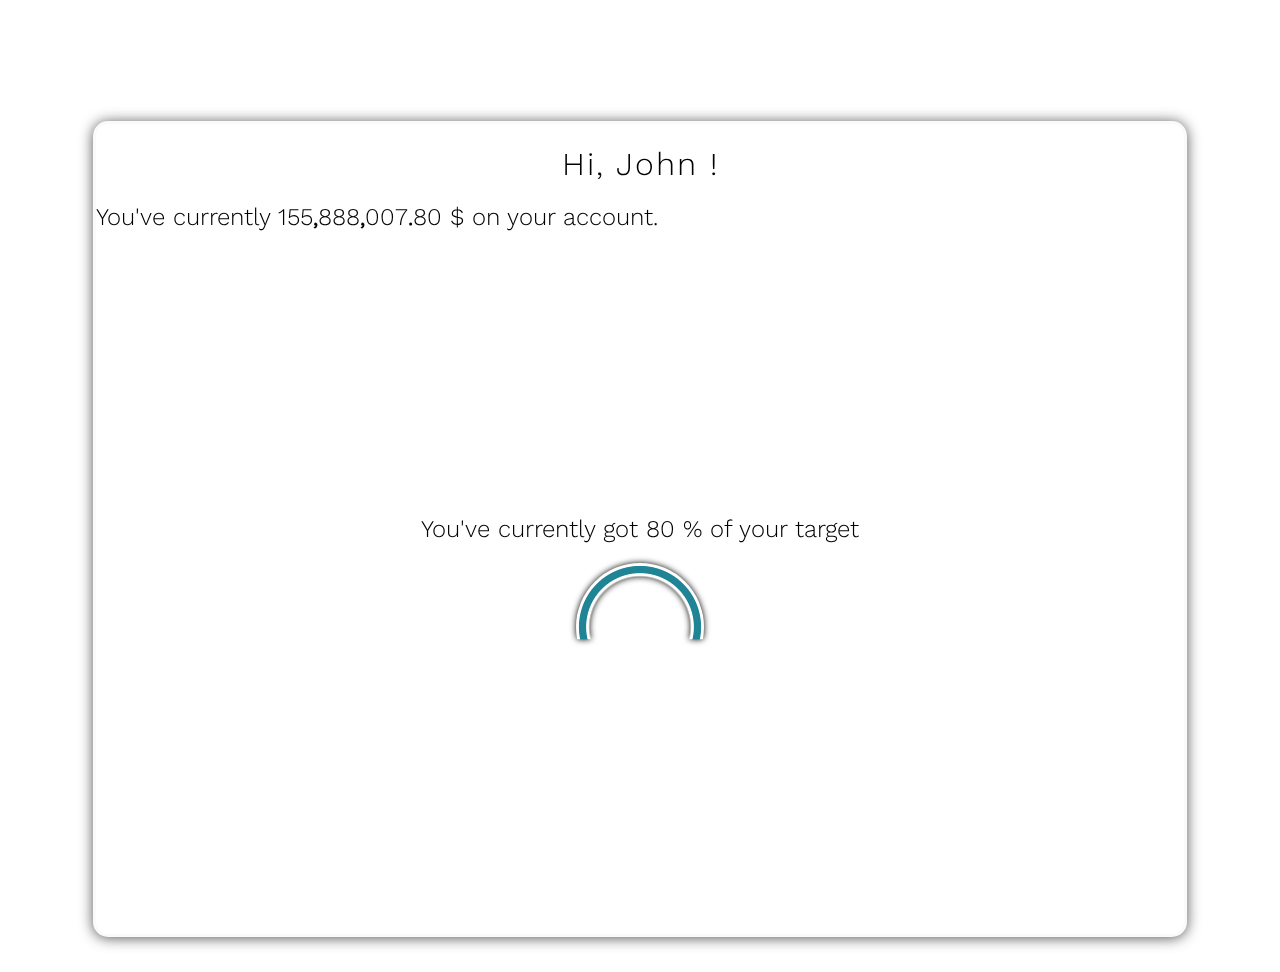
==== index.html @ 81839e86 "Initial commit" ====
<!DOCTYPE html>
<html>
<head>
	<meta charset="utf-8">
	<meta name="viewport" content="width=device-width, initial-scale=1">
	<title>Bankamaticks - Your online portal</title>

	<link rel="stylesheet" type="text/css" href="style.css">

</head>
<body>


	<header id="head">
		
	</header>


	<main id="app">
		
		<h1 id="welcoming">
				Hi, 
			<span id="welcoming-name">
				John
			</span>! 
		</h1>
		<h2 id="state">
			You've currently
			<span id="welcoming-money">
				155<span class="bolder">,</span>888<span class="bolder">,</span>007<span class="bolder">.</span>80
			</span>
			<span id="welcoming-currency">
				$
			</span>
			on your account.
		</h2>


		<section id="target">
			
			<h2>You've currently got <span>80</span> % of your target</h2>

			<div class="counting-box">			
				<div class="counting">
					<div class="counter"></div>
				
			</div>

			</div>


		</section>



	</main>


	<footer id="foot">
		
	</footer>


</body>
</html>
---- style.css ----
@font-face{
	font-family: "worksans";
	src: url("worksans.ttf");
}

@font-face{
	font-family: "novasans";
	src: url("novasans.ttf");
}





:root{
}

html{
}


*{
/*	transition: unset !important;*/
}



body{

	margin: 0;
	min-height: 100vh;
	display: flex;
	flex-direction: column;
	justify-content: center;
	align-content: center;
	padding-top: 8vh;


}



*{
	font-weight: 100;
	font-family: "worksans",system-ui,sans-serif;
}

img{
	width: auto;
}

#welcoming{
	text-align: center;
}


#welcoming{
	letter-spacing: 2px;
	margin-bottom: 0px;
}



header {
	display: flex;
	flex-direction: row;
	align-items: center;
	justify-content: space-between;
}

header nav{
	display: flex;

}


#app{

	margin: auto;
	display: flex;
	flex-direction: column;
/*	justify-content: center;align-items: center;*/
	max-width: 1200px;
	width: 85%;
/*	min-height: 60vh;*/
/*	padding: 12vh 1vh;*/
	border-radius: 15px;
	border: 3px solid #fafafa;
	background-color: white;
/*	background-color: rgba(250, 250, 250, .45);*/
/*	background: linear-gradient( to bottom right, rgba(0, 250, 250, .25)  , rgba(50, 250, 250, .25) , rgba(100, 220, 220, .25) 80% , rgba(0, 220, 220, .35) , rgba(100, 220, 220, .25) );*/

	box-shadow: 0px 1px 14px #555;

	backdrop-filter: blur(7px);

/*	cursor: pointer;*/
/*	transition: .5s box-shadow;*/
	min-height: 90vh;
}


#app:hover{
/*	transition: .5s box-shadow;*/
/*	box-shadow: 1px 3px 24px #555;*/
}



#target {
	margin: auto;

}


.counting-box{
	filter: drop-shadow(0px 0px 3px black);
	margin: auto;
}





.counting{
	
	width: 8rem;
	height: 8rem;
	margin: auto;
	cursor: pointer;

	position: relative;
	border-radius: 50%;
	background: radial-gradient(transparent 55%,white 57%,white 59%,#1f8495 60%,#1f8495 67%,white,white 69%);
	clip-path: polygon(-200% 0%,300% 0%,300% 60%,-200% 60%);
}






.bolder{
	font-weight: 800;
}


header{
	padding: 7px 6px;
}




#header-link a{
	position: relative;
	display: inline-block;
	transition: .5s transform;

}


#header-link a::after{
	content: "";position: absolute;
	display: inline-block;
	background-color: #848484;
	width: 40%;height: 3px;border-radius: 2px;
	top: 108%;text-align: center;
	left: 40%;opacity: 0;transform: translateY(100%);
	transition: .5s opacity,.5s transform;
}
#header-link a:hover::after{
	
	opacity: 1;transform: translateY(0%);
	transition: .5s opacity,.5s transform;
}

#header-link a:active{
	transform: translateX(4px);
	transition: .5s transform;
}

#header-link a:active:hover::after{
	
	opacity: 0;
	transition: .5s opacity,.5s transform;
}



#header-link a{
	text-decoration: none;
	vertical-align: middle;
	color: #222;
	font-weight: 800;

}

#header-link:hover{
	border-color: #666;
}

#header-link img{
	height: 1.2rem;
	vertical-align: bottom;
}


header nav *{
	font-size: 1.03rem;
}


header nav div{
	border: 0;
	border-radius: 6px;overflow: hidden;
	display: flex;flex-direction: row;
	align-items: center;
	margin: 5px 8px;
	
	
}







header nav #search-box{
	background: white;
	border: 3px solid #5269f8;padding: 1px 8px;

}

.icon{
	align-self: center;height: 1rem;width: auto;
}

.icon img{
	display: inline-block;width: auto;
	height: 100%;width: auto;

}




#search-box input{
	appearance: none;
	border: 0;
	
}

#search-box input:focus{
	outline: 0;
}


.button-box button{
	color: white;
	background-color: #5269f8;
	appearance: none;
	border: 0;
	cursor: pointer;
	border-radius: 6px;overflow: hidden;
	padding: 9px 11px;

}

.button-box button:active{
	transform: translateY(2px);
	box-shadow: 0px 1px #777;
}


section{
	padding: 5%;
	background-color: white;
}


#main-data{
	margin:auto
	width: 90%;
}


.account-title {
	color: #333;
	letter-spacing: 2px;
	margin: 0;
	font-family: "novasans";
	font-size: 1.2rem;
	margin-bottom: 20px;
}



#account-cents{
	font-size: 1rem;
	font-family: "worksans";

	font-weight: 800;
}

.account-amount,#account-currency{
	font-size: 2.4rem;
	font-family: "worksans";
	letter-spacing: 2px;
	font-weight: 800;
	color: #5269f8;
	margin: 0;
}

#main-data nav{
	margin-top: 5vh;
	display: flex;
	flex-direction: row;
	justify-content: center;
	align-items: center;
	width: 100%;
}


#main-data .info-box{
	width: 14rem;
	height: 4.5rem;
	box-shadow: 0px 1px 2px #777;
	margin: 2vw;
	margin: 2vmin;
	border-radius: 7px;
	background-color: rgba(220,255,255,.7);
	display: flex;
	flex-direction: row;
	align-items: center;
	justify-content: space-around;
	border: 3px solid #5269f8;
	background-color: rgba(250,255,250,.7);
}




.info-content{
	display: flex;
	flex-direction: column;
	align-items: flex-end;
}

.info-percent{
	color: #5269f8;
	font-weight: 800;
}


#main-data div h2,#main-data div p{
	margin: 0;margin-left: 5px;
}

div .account-title{
	font-size: 1.05rem;
}



.account-amount.info-amount{
	font-size: 1.2rem;
}

.data-page{
	position: relative;

	width: 75%;
	min-height: 200px;

	margin: auto;margin-bottom: 40px;
	border-radius: 1px;border-top-left-radius: 20px;
	box-shadow: 0px 0px 4px #999,120px 120px 0px -110px white,-120px -120px 0px -110px white,-4px -4px #5269f8, 4px 4px #f85269, 0px 0px 4px #999;
}



.data-page h2{
	font-weight: 800;
	font-size: 1.1rem;
	color: #080807;
	letter-spacing: 1px;
	display: inline-block;
	position: relative;
}


.title-part{
	cursor: pointer;
}



.aftertitle::after{

	content: "";position: absolute;
	display: inline-block;
	background-color: #848484;
	width: 100%;height: 2px;border-radius: 2px;
	top: 108%;text-align: center;
	left: 0%;
	transform-origin: left;
	transform: scaleX(.6);
	transition: .5s transform;
}

.aftertitle:hover::after{
transform: scaleX(1.0001);height: 2px;
}

.aftertitle-description{
	text-align: center;
	color: #555;
	font-size: .9rem;
	margin: 2px;
	cursor: pointer;
}



#transactions-list{
	width: 100%;
	max-width: 700px;
	margin: auto;

}

.tr-value,.tr-name{
	font-weight: 800;
	
}

.tr-positive{
	color: #129312;
}

td p{
	padding: 0;
}




.tr-value p{
	font-weight: 800;
	font-size: 1.24rem;
	letter-spacing: 2px;
}

.tr-value span{
	font-size: 50%;
}


.tr-state p{
	font-family: "novasans";
	letter-spacing: 1px;
	border-radius: 4px;
	padding: 4px 10px;
	background-color: #5269f8;
	text-align: center;
	color: #fefefe;
	font-size: 1.08rem;
}

.tr-state.tr-nonvalid p{
	background-color: #f85269;
}

.tr-state.tr-valid p{
	background-color: #00b500;
}

.color-red{
	font-weight: 900;
	color: #be1616;
	display: inline-block;
}

tr span.color-red{
	
	font-size: 1.5rem !important;
}

td{
	padding-right: 16px;
}

tr td:last-child{padding-right: 0;}


.spacing{
	width: 2%;

}




#contacts-data{
	border-top-left-radius: 1px;
	border-bottom-right-radius: 20px;
}






#contacts-list{
	list-style-type: none;
	padding: 0;
}


.contact{
	margin: 6px 2px;
	display: flex;
	flex-direction: row;
	align-items: center;
	border-radius: 10px;

}




.contact-image-box{
	overflow: hidden;
	display: flex;flex-direction: row;justify-content: center;align-items: center;
	border-radius: 50%;
	width: 1.8rem;height: 1.8rem;
	border: 2px solid white;
	box-shadow: 0px 1px 2px #555;
	margin: 1px 8px;
	background-image: url("icons/contact.webp");
	background-size: 50%;background-position: center;
	background-repeat: no-repeat;
	background-color: #5269f8;
}



.contact-image-box img{
	width: 100%;
	height: auto;

}

.contact:hover{
	box-shadow: 0px 0px 4px #555;
}


.contact nav{
	opacity: .8;
	filter: opacity(20%);
	pointer-events: none;
	margin-left: auto;
	padding: 1px 8px;
}


.contact:hover nav{
	opacity: 1;
	filter: opacity(100%);
	pointer-events: all;
}


.contact nav button:first-child{
	background-color: #f85269;
}





#cards-data{
	border-radius: 1px;border-bottom-left-radius: 20px;
}

#cards-list{
	list-style-type: none;
	padding: 0;
	display: flex;
	flex-wrap: wrap;
	justify-content: center;
}



.card{
	position: relative;
	cursor: pointer;
	margin: 8px;
	width: 14rem;
	transition: .3s transform;
	transform: scale(1.0)  rotateY(0deg);
	z-index: 1;
	display: flex;flex-direction: row;
	align-items: center;
	filter: drop-shadow(0px 0px 2px #888);
}

.card:hover{
	transition: .3s transform;
	transform: scale(1.1);
	z-index: 2;

}

.card img{

	width: 100%;
	height: auto;
}

.card-spacing{
	position: absolute;
	
	margin: auto;
	top: 12%;left: 16.6%;
	height: 14%;
	background-color: white;
	width: 39%;text-align: center;

	border-radius: 14%/50%;
}

.card-description{
	color: white;
	display: inline-block;
	border-radius: 10px;
	font-family: "novasans";
}


.card .card-spacing{
	filter: opacity(0%);
	transition: .5s filter;
}

.card:hover .card-spacing{
	filter: opacity(100%);
	transition: .5s filter;
}



.card-description h1{
	color: black;
	font-size: .8rem;
	font-family: "worksans";
	letter-spacing: 2px;
	font-weight: 800;
	margin: 0;
}
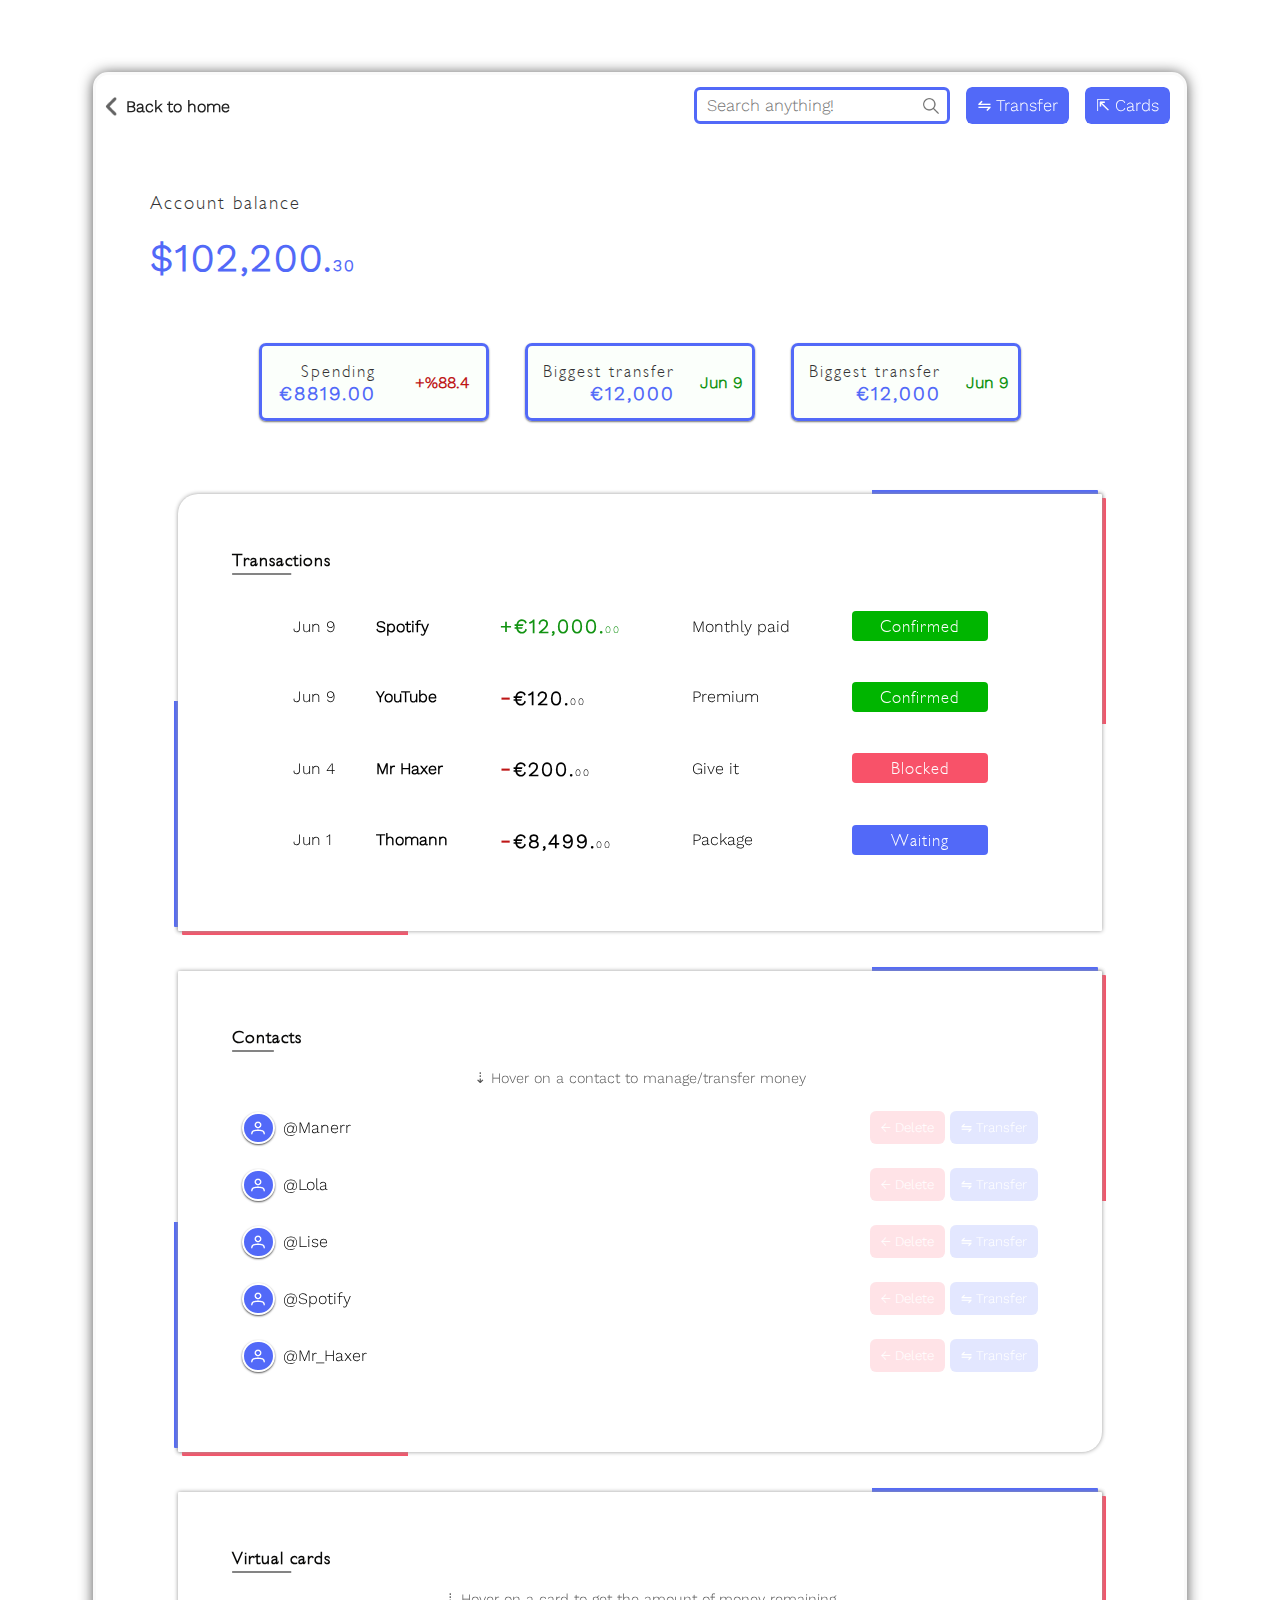
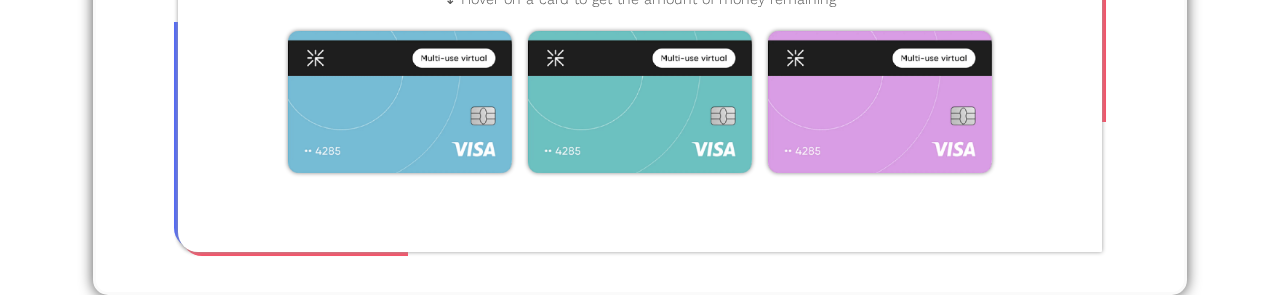
==== commit 9bd7bbb3: "Initial release - renamed v1 to index.html woops" ====
--- a/index.html
+++ b/index.html
@@ -11,55 +11,280 @@
 <body>
 
 
-	<header id="head">
-		
-	</header>
+	
 
 
 	<main id="app">
 		
-		<h1 id="welcoming">
-				Hi, 
-			<span id="welcoming-name">
-				John
-			</span>! 
-		</h1>
-		<h2 id="state">
-			You've currently
-			<span id="welcoming-money">
-				155<span class="bolder">,</span>888<span class="bolder">,</span>007<span class="bolder">.</span>80
-			</span>
-			<span id="welcoming-currency">
-				$
-			</span>
-			on your account.
-		</h2>
-
-
-		<section id="target">
+		
+		<header>
+
+			<div id="header-link">
+				<a href="javascfipt:void(0)"><span class="icon" id="getback"><img src="icons/backward.webp" /></span> Back to home</a>
+			</div>
+
+
+
+			<nav>
+				<div id="search-box">				
+					<input type="text" name="search" placeholder="Search anything!" >
+					<span class="icon"><img src="icons/search.webp" /></span>
+				</div>
+				<div id="transfer-box" class="button-box">
+					<button id="tranfer-box-button">
+						⇋ Transfer
+					</button>
+				</div>
+				<div id="cardbutton-box" class="button-box">
+					<button id="cardbutton-box-button">
+						⇱ Cards
+					</button>
+				</div>
+			</nav>
+		</header>
+
+	<section id="main-data" >
+		
+		<h2 class="account-title">Account balance</h2>
+		<h1 class="account-amount"><span id="account-currency">$</span>102,200.<span id="account-cents">30</span></h1>
+
+		<nav id="main-info">
 			
-			<h2>You've currently got <span>80</span> % of your target</h2>
-
-			<div class="counting-box">			
-				<div class="counting">
-					<div class="counter"></div>
+			<div class="info-box">
+				<div class="info-content">
+					<h2 class="account-title">Spending</h2>
+					<h1 class="account-amount info-amount">€8819.00</h1>
+				</div>
+				<p class="info-percent color-red">
+					+%88.4
+				</p>
+			</div>
+			<div class="info-box">
+				<div class="info-content">
+					<h2 class="account-title">Biggest transfer</h2>
+					<h1 class="account-amount info-amount">€12,000</h1>
+				</div>
+				<p class="info-percent tr-positive">
+					Jun 9
+				</p>
+			</div>
+			<div class="info-box">
+				<div class="info-content">
+					<h2 class="account-title">Biggest transfer</h2>
+					<h1 class="account-amount info-amount">€12,000</h1>
+				</div>
+				<p class="info-percent tr-positive">
+					Jun 9
+				</p>
+			</div>
+
+		</nav>
+
+
+
+	</section>
+
+
+	<section id="transactions-data" class="data-page">
+		
+		<h2 class="account-title aftertitle">Transactions</h2>
+
+		<table id="transactions-list">
+			<tbody>
 				
-			</div>
-
-			</div>
-
-
-		</section>
-
-
-
+				<tr>
+					<td class="tr-date">Jun 9</td>
+					<td class="tr-name">Spotify</td>
+					<td class="tr-positive tr-value"> <p> +€12,000.<span>00</span>  </p> </td>
+					<td class="tr-title">Monthly paid</td>
+					<td class="tr-state tr-valid"> <p>Confirmed</p> </td>
+				</tr>
+				<tr>
+					<td class="tr-date">Jun 9</td>
+					<td class="tr-name">YouTube</td>
+					<td class="tr-negative tr-value"> <p> <span class="color-red">-</span>€120.<span>00</span>  </td>
+					<td class="tr-title">Premium</td>
+					<td class="tr-state tr-valid"> <p>Confirmed</p> </td>
+				</tr>
+				<tr>
+					<td class="tr-date">Jun 4</td>
+					<td class="tr-name">Mr Haxer</td>
+					<td class="tr-negative tr-value"> <p> <span class="color-red">-</span>€200.<span>00</span>  </td>
+					<td class="tr-title">Give it</td>
+					<td class="tr-state tr-nonvalid"> <p>Blocked</p> </td>
+				</tr>
+				<tr>
+					<td class="tr-date">Jun 1</td>
+					<td class="tr-name">Thomann</td>
+					<td class="tr-negative tr-value"> <p> <span class="color-red">-</span>€8,499.<span>00</span>  </td>
+					<td class="tr-title">Package</td>
+					<td class="tr-state tr-negative tr-wait"> <p>Waiting</p> </td>
+				</tr>
+
+
+			</tbody>			
+		</table>
+	</section>
+
+
+	<section id="contacts-data" class="data-page">
+		
+		<h2 class="account-title aftertitle">Contacts</h2>
+
+		<h4 class="aftertitle-description">⇣ Hover on a contact to manage/transfer money</h4>
+
+
+		<ul id="contacts-list">
+			
+			<li class="contact">
+				<div class="contact-image-box"></div> 
+				<p>@Manerr</p> 
+				<nav> 
+					<div class="button-box">
+							<button class="delete-contact-button">
+								← Delete
+							</button>
+							<button class="transfer-contact-button">
+								⇋ Transfer
+							</button>
+					</div> 
+				</nav> 
+			</li>
+			
+			<li class="contact"> 
+				<div class="contact-image-box"></div> 
+				<p>@Lola</p> 
+							<nav> 
+					<div class="button-box">
+							<button class="delete-contact-button">
+								← Delete
+							</button>
+							<button class="transfer-contact-button">
+								⇋ Transfer
+							</button>
+					</div> 
+				</nav> 
+			</li>
+			<li class="contact"> 
+				<div class="contact-image-box"></div> 
+				<p>@Lise</p> 
+							<nav> 
+					<div class="button-box">
+							<button class="delete-contact-button">
+								← Delete
+							</button>
+							<button class="transfer-contact-button">
+								⇋ Transfer
+							</button>
+					</div> 
+				</nav> 
+			</li>
+			<li class="contact"> 
+				<div class="contact-image-box"></div> 
+				<p>@Spotify</p> 
+							<nav> 
+					<div class="button-box">
+							<button class="delete-contact-button">
+								← Delete
+							</button>
+							<button class="transfer-contact-button">
+								⇋ Transfer
+							</button>
+					</div> 
+				</nav> 
+			</li>
+			<li class="contact"> 
+				<div class="contact-image-box"></div>
+				<p>@Mr_Haxer</p> 
+							<nav> 
+					<div class="button-box">
+							<button class="delete-contact-button">
+								← Delete
+							</button>
+							<button class="transfer-contact-button">
+								⇋ Transfer
+							</button>
+					</div> 
+				</nav> 
+			</li>
+		</ul>
+
+
+
+	</section>
+
+	<section id="cards-data" class="data-page">
+		
+		<h2 class="account-title aftertitle">Virtual cards</h2>
+
+		<h4 class="aftertitle-description">⇣ Hover on a card to get the amount of money remaining</h4>
+
+
+		<div class="spacing"></div>
+
+
+		<ul id="cards-list">
+
+		<li class="card">
+			<img src="icons/card.webp"/>
+			<div class="card-spacing">
+				<div class="card-description">
+					<h1>€777</h1>
+					
+				</div>
+			</div>
+		</li>
+
+
+		<li class="card">
+			<img src="icons/card.webp"/>
+			<div class="card-spacing">
+				<div class="card-description">
+					<h1>$1,500</h1>
+					
+				</div>
+			</div>
+		</li>
+
+		<li class="card">
+			<img src="icons/card.webp"/>
+			<div class="card-spacing">
+				<div class="card-description">
+					<h1>$4,401</h1>
+					
+				</div>
+			</div>
+		</li>
+
+		</ul>
+
+
+	</section>
+		
 	</main>
 
 
-	<footer id="foot">
-		
-	</footer>
-
+	
+<script type="text/javascript" defer="defer">
+	
+
+		let cards = document.querySelectorAll(".card img");
+		let cardsDescription = document.querySelectorAll(".card-description");
+
+
+		for (var i = cards.length - 1; i >= 0; i--) {
+
+			let color = Math.floor(Math.random()*360);
+
+			cards[i].style.filter = "hue-rotate(" + (color) + "deg)";
+			// cardsDescription[i].style.filter = "hue-rotate(" + (color) + "deg)";
+
+
+		}
+
+</script>
 
 </body>
+
+
 </html>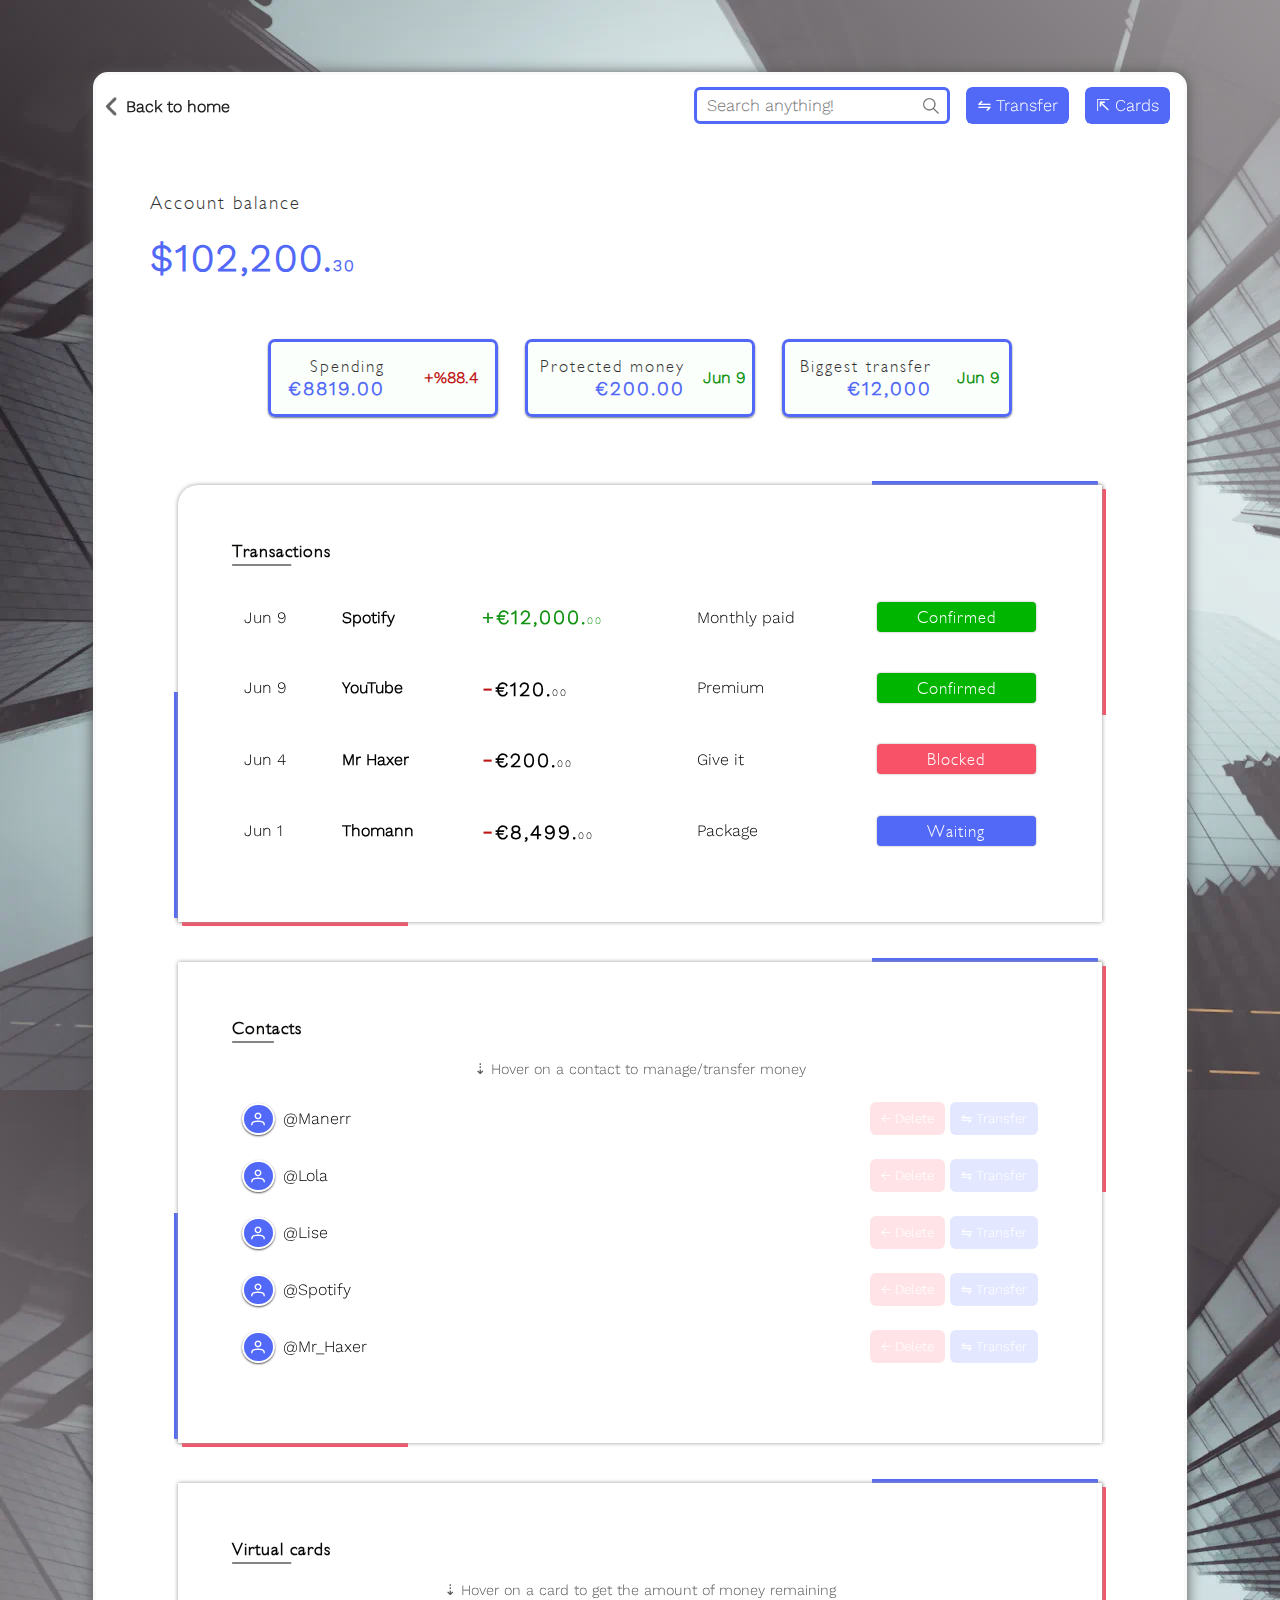
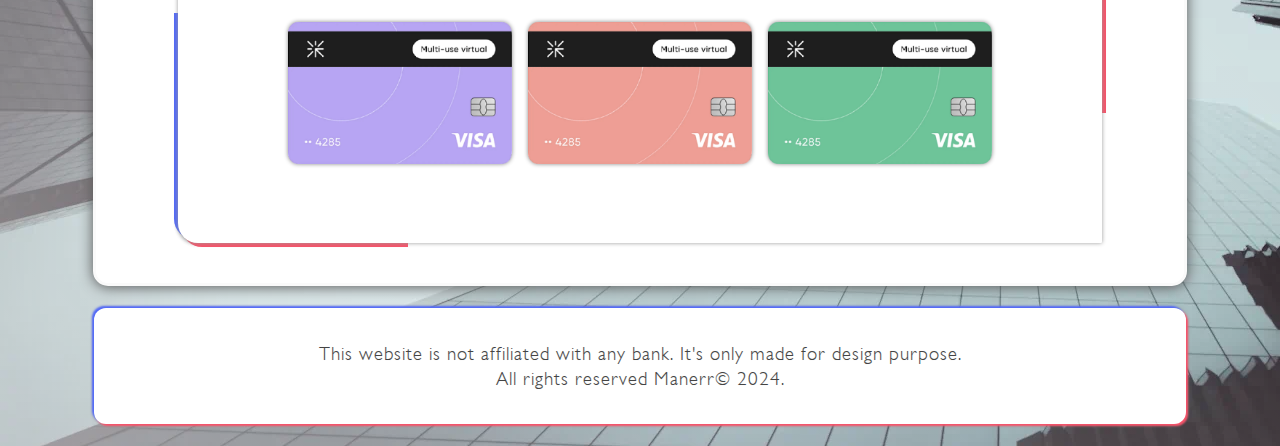
==== commit e968bc5c: "Style and parts updates" ====
--- a/index.html
+++ b/index.html
@@ -61,8 +61,8 @@
 			</div>
 			<div class="info-box">
 				<div class="info-content">
-					<h2 class="account-title">Biggest transfer</h2>
-					<h1 class="account-amount info-amount">€12,000</h1>
+					<h2 class="account-title">Protected money</h2>
+					<h1 class="account-amount info-amount">€200.00</h1>
 				</div>
 				<p class="info-percent tr-positive">
 					Jun 9
@@ -263,6 +263,14 @@
 		
 	</main>
 
+	<footer>
+		
+		<p>
+			This website is not affiliated with any bank. It's only made for design purpose.<br>
+			All rights reserved Manerr&copy; 2024.
+		</p>
+
+	</footer>
 
 	
 <script type="text/javascript" defer="defer">
--- a/style.css
+++ b/style.css
@@ -7,7 +7,6 @@
 	font-family: "novasans";
 	src: url("novasans.ttf");
 }
-
 
 
 
@@ -35,6 +34,7 @@
 	align-content: center;
 	padding-top: 8vh;
 
+	background: linear-gradient(45deg,rgba(255,255,255,.5),transparent,rgba(255,255,255,.5)) , url("icons/bg2.webp");
 
 }
 
@@ -89,7 +89,6 @@
 	background-color: white;
 /*	background-color: rgba(250, 250, 250, .45);*/
 /*	background: linear-gradient( to bottom right, rgba(0, 250, 250, .25)  , rgba(50, 250, 250, .25) , rgba(100, 220, 220, .25) 80% , rgba(0, 220, 220, .35) , rgba(100, 220, 220, .25) );*/
-
 	box-shadow: 0px 1px 14px #555;
 
 	backdrop-filter: blur(7px);
@@ -158,6 +157,7 @@
 	transition: .5s transform;
 
 }
+
 
 
 #header-link a::after{
@@ -281,7 +281,7 @@
 
 
 #main-data{
-	margin:auto
+	margin:auto;
 	width: 90%;
 }
 
@@ -327,8 +327,8 @@
 	width: 14rem;
 	height: 4.5rem;
 	box-shadow: 0px 1px 2px #777;
-	margin: 2vw;
-	margin: 2vmin;
+	margin: 1.5vw;
+	margin: 1.5vmin;
 	border-radius: 7px;
 	background-color: rgba(220,255,255,.7);
 	display: flex;
@@ -426,7 +426,7 @@
 
 #transactions-list{
 	width: 100%;
-	max-width: 700px;
+/*	max-width: 700px;*/
 	margin: auto;
 
 }
@@ -444,8 +444,25 @@
 	padding: 0;
 }
 
-
-
+#transactions-list tr{
+	cursor: pointer;
+	border-radius: 10px;
+	width: 100%;
+}
+
+#transactions-list td:first-child{
+	padding-left: 10px;
+}
+#transactions-list td:last-child{
+	padding-right: 10px;
+}
+
+
+
+
+#transactions-list tr:hover{
+	box-shadow: 0px 0px 4px #555;
+}
 
 .tr-value p{
 	font-weight: 800;
@@ -466,6 +483,7 @@
 	background-color: #5269f8;
 	text-align: center;
 	color: #fefefe;
+	box-shadow: 0px 0px 2px #999;
 	font-size: 1.08rem;
 }
 
@@ -505,7 +523,6 @@
 
 #contacts-data{
 	border-top-left-radius: 1px;
-	border-bottom-right-radius: 20px;
 }
 
 
@@ -661,4 +678,25 @@
 	letter-spacing: 2px;
 	font-weight: 800;
 	margin: 0;
+}
+
+
+footer{
+	width:85%;
+	max-width: 1200px;
+	margin: 22px auto;
+	overflow: hidden;
+	background-color: white;
+	padding: 14px 2px;
+	border-radius: 12px;
+	box-shadow: -2px -2px 2px #5269f8, 2px 2px 2px #f85269, 0px 0px 4px #999;
+}
+
+footer p{
+	font-family: "novasans";
+	color: #444;
+	text-align: center;
+	text-shadow: 0 0 1px #ddd;
+	font-size: 1.2rem;
+	letter-spacing: 1px;
 }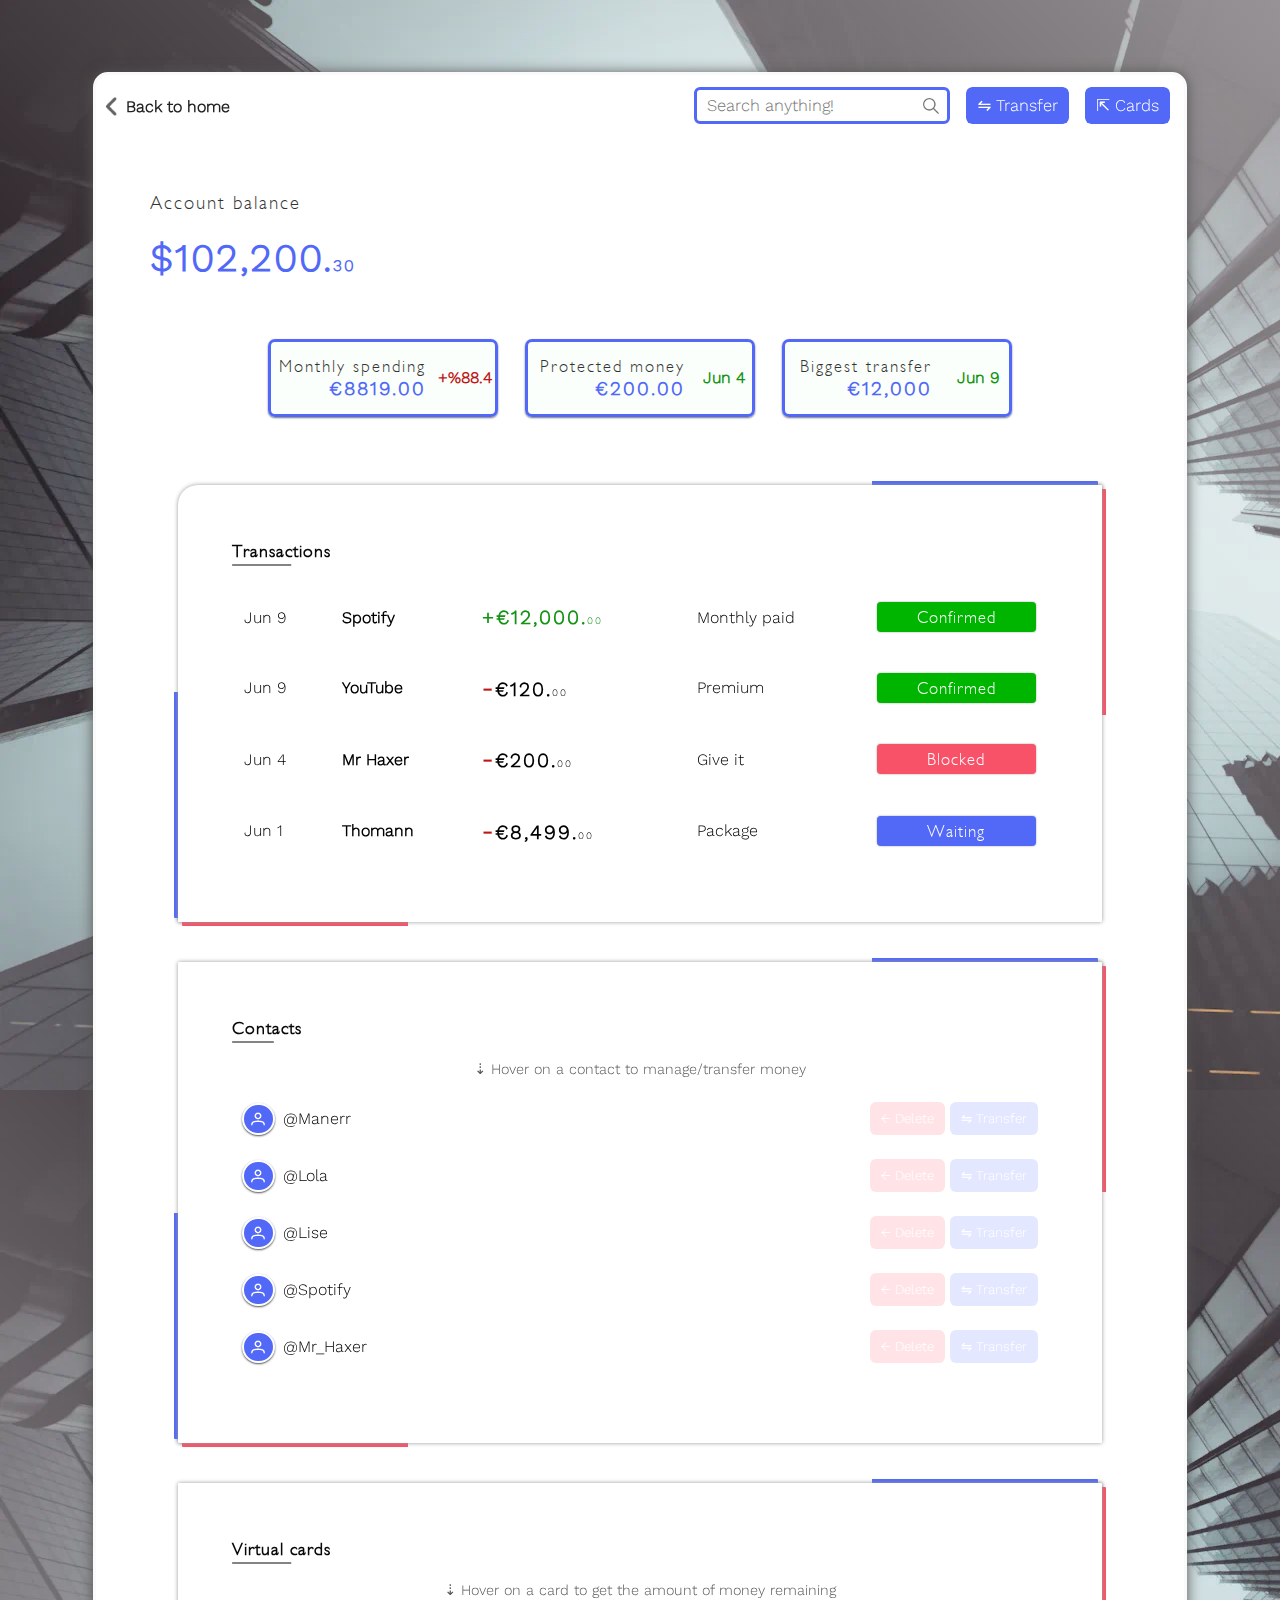
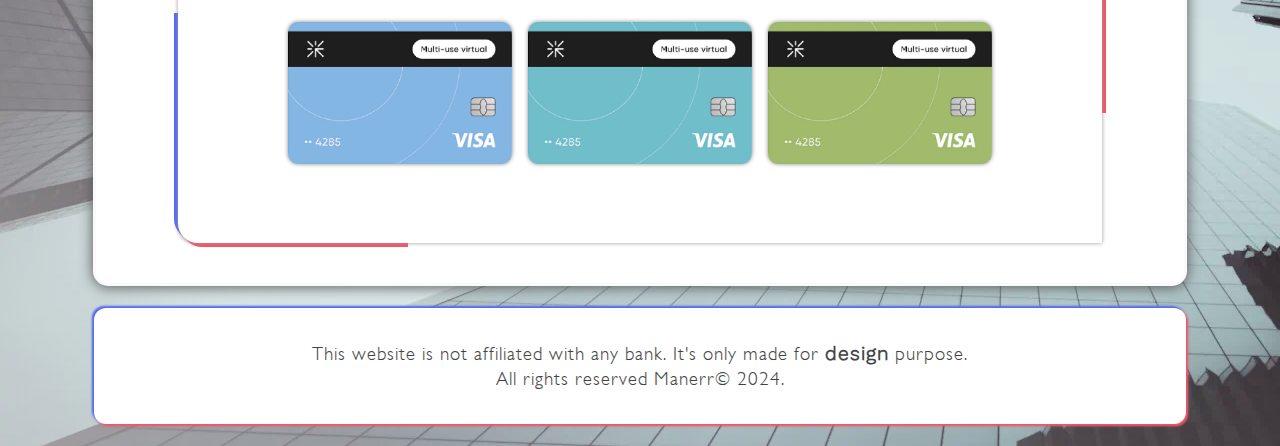
==== commit c48f16a3: "Updated index.html and style.css" ====
--- a/index.html
+++ b/index.html
@@ -52,7 +52,7 @@
 			
 			<div class="info-box">
 				<div class="info-content">
-					<h2 class="account-title">Spending</h2>
+					<h2 class="account-title">Monthly spending</h2>
 					<h1 class="account-amount info-amount">€8819.00</h1>
 				</div>
 				<p class="info-percent color-red">
@@ -65,7 +65,7 @@
 					<h1 class="account-amount info-amount">€200.00</h1>
 				</div>
 				<p class="info-percent tr-positive">
-					Jun 9
+					Jun 4
 				</p>
 			</div>
 			<div class="info-box">
@@ -266,7 +266,7 @@
 	<footer>
 		
 		<p>
-			This website is not affiliated with any bank. It's only made for design purpose.<br>
+			This website is not affiliated with any bank. It's only made for <span id="footer-note-it">design</span> purpose.<br>
 			All rights reserved Manerr&copy; 2024.
 		</p>
 
--- a/style.css
+++ b/style.css
@@ -699,4 +699,10 @@
 	text-shadow: 0 0 1px #ddd;
 	font-size: 1.2rem;
 	letter-spacing: 1px;
+}
+
+
+#footer-note-it{
+	font-weight: 800;
+
 }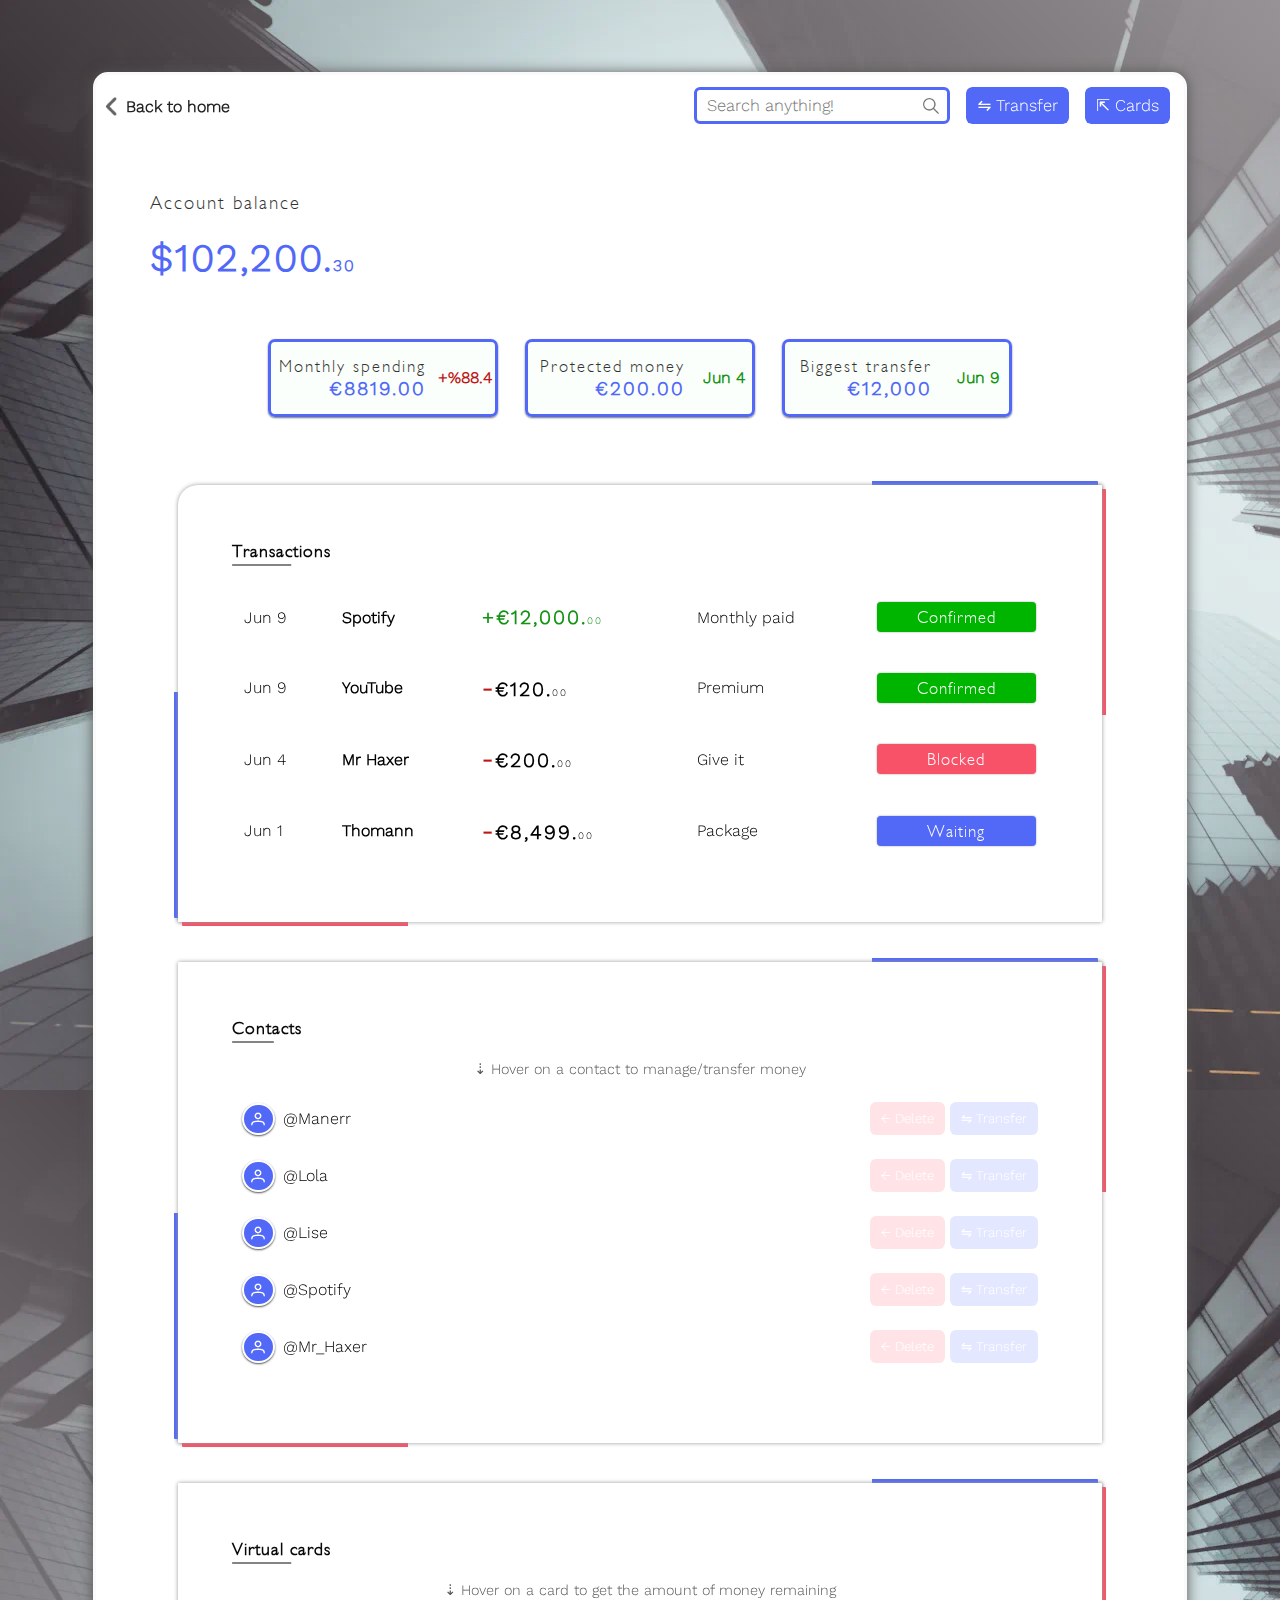
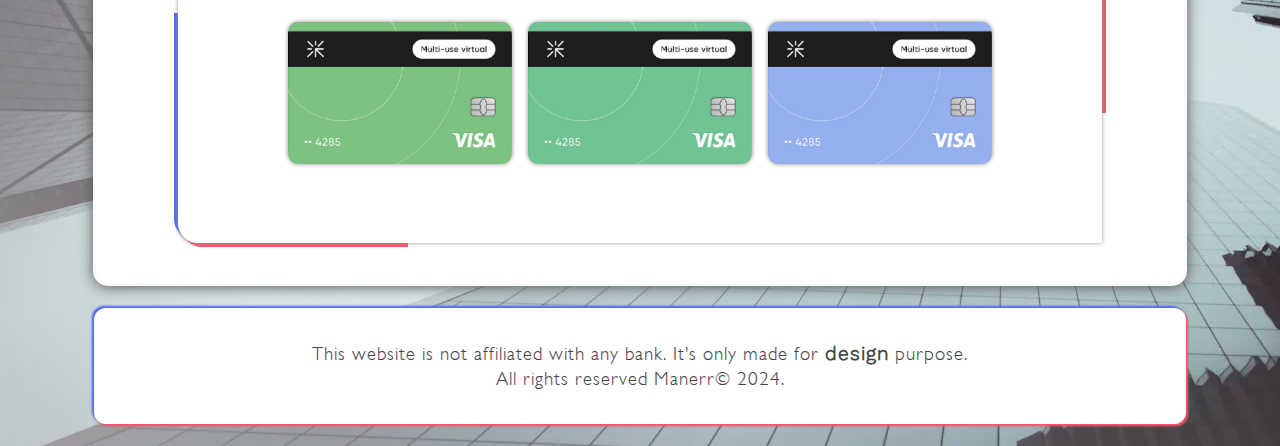
==== commit ed774031: "Readme update and SEO for index.html" ====
--- a/index.html
+++ b/index.html
@@ -1,5 +1,5 @@
 <!DOCTYPE html>
-<html>
+<html lang="en">
 <head>
 	<meta charset="utf-8">
 	<meta name="viewport" content="width=device-width, initial-scale=1">
@@ -7,6 +7,23 @@
 
 	<link rel="stylesheet" type="text/css" href="style.css">
 
+	<meta name="author" value="Manerr"/>
+	<meta name="description" content="BankaMaticks is an online banking design template, that's both accessible and simple. Feel free to clone/use it with credits."/>
+	<meta name="og:description" content="BankaMaticks is an online banking design template, that's both accessible and simple. Feel free to clone/use it with credits."/>
+
+	<meta itemprop="name" content="BankaMaticks is an online banking design template, that's both accessible and simple. Feel free to clone/use it with credits."/>
+	
+	<meta name="keywords" content="online banking,bank design,web template,bank website,css template,website template"/>
+
+	<link rel="icon" type="image/png" href="images/favicon.png"/>
+
+	<meta name="twitter:title" content="BankaMaticks, online banking template in css"/>
+	<meta name="twitter:creator" content="@Manerr"/>
+	<meta name="twitter:site" content="manerr.github.io"/>
+	<meta name="twitter:description" content="BankaMaticks is an online banking design template, that's both accessible and simple. Feel free to clone/use it with credits."/>
+
+
+
 </head>
 <body>
 
@@ -20,7 +37,7 @@
 		<header>
 
 			<div id="header-link">
-				<a href="javascfipt:void(0)"><span class="icon" id="getback"><img src="icons/backward.webp" /></span> Back to home</a>
+				<a href="javascfipt:void(0)"><span class="icon" id="getback"><img src="icons/backward.webp" alt="arrow icon" /></span> Back to home</a>
 			</div>
 
 
@@ -28,7 +45,7 @@
 			<nav>
 				<div id="search-box">				
 					<input type="text" name="search" placeholder="Search anything!" >
-					<span class="icon"><img src="icons/search.webp" /></span>
+					<span class="icon"><img src="icons/search.webp" alt="search icon" /></span>
 				</div>
 				<div id="transfer-box" class="button-box">
 					<button id="tranfer-box-button">
@@ -226,7 +243,7 @@
 		<ul id="cards-list">
 
 		<li class="card">
-			<img src="icons/card.webp"/>
+			<img src="icons/card.webp" alt="credit card" />
 			<div class="card-spacing">
 				<div class="card-description">
 					<h1>€777</h1>
@@ -237,7 +254,7 @@
 
 
 		<li class="card">
-			<img src="icons/card.webp"/>
+			<img src="icons/card.webp" alt="credit card"/>
 			<div class="card-spacing">
 				<div class="card-description">
 					<h1>$1,500</h1>
@@ -247,7 +264,7 @@
 		</li>
 
 		<li class="card">
-			<img src="icons/card.webp"/>
+			<img src="icons/card.webp" alt="credit card"/>
 			<div class="card-spacing">
 				<div class="card-description">
 					<h1>$4,401</h1>
--- a/style.css
+++ b/style.css
@@ -15,11 +15,6 @@
 }
 
 html{
-}
-
-
-*{
-/*	transition: unset !important;*/
 }
 
 
@@ -79,64 +74,15 @@
 	margin: auto;
 	display: flex;
 	flex-direction: column;
-/*	justify-content: center;align-items: center;*/
 	max-width: 1200px;
 	width: 85%;
-/*	min-height: 60vh;*/
-/*	padding: 12vh 1vh;*/
 	border-radius: 15px;
 	border: 3px solid #fafafa;
 	background-color: white;
-/*	background-color: rgba(250, 250, 250, .45);*/
-/*	background: linear-gradient( to bottom right, rgba(0, 250, 250, .25)  , rgba(50, 250, 250, .25) , rgba(100, 220, 220, .25) 80% , rgba(0, 220, 220, .35) , rgba(100, 220, 220, .25) );*/
 	box-shadow: 0px 1px 14px #555;
-
 	backdrop-filter: blur(7px);
-
-/*	cursor: pointer;*/
-/*	transition: .5s box-shadow;*/
 	min-height: 90vh;
 }
-
-
-#app:hover{
-/*	transition: .5s box-shadow;*/
-/*	box-shadow: 1px 3px 24px #555;*/
-}
-
-
-
-#target {
-	margin: auto;
-
-}
-
-
-.counting-box{
-	filter: drop-shadow(0px 0px 3px black);
-	margin: auto;
-}
-
-
-
-
-
-.counting{
-	
-	width: 8rem;
-	height: 8rem;
-	margin: auto;
-	cursor: pointer;
-
-	position: relative;
-	border-radius: 50%;
-	background: radial-gradient(transparent 55%,white 57%,white 59%,#1f8495 60%,#1f8495 67%,white,white 69%);
-	clip-path: polygon(-200% 0%,300% 0%,300% 60%,-200% 60%);
-}
-
-
-
-
 
 
 .bolder{
@@ -217,11 +163,7 @@
 	display: flex;flex-direction: row;
 	align-items: center;
 	margin: 5px 8px;
-	
-	
-}
-
-
+}
 
 
 
@@ -230,7 +172,6 @@
 header nav #search-box{
 	background: white;
 	border: 3px solid #5269f8;padding: 1px 8px;
-
 }
 
 .icon{
@@ -240,7 +181,6 @@
 .icon img{
 	display: inline-block;width: auto;
 	height: 100%;width: auto;
-
 }
 
 
@@ -249,7 +189,6 @@
 #search-box input{
 	appearance: none;
 	border: 0;
-	
 }
 
 #search-box input:focus{
@@ -426,7 +365,6 @@
 
 #transactions-list{
 	width: 100%;
-/*	max-width: 700px;*/
 	margin: auto;
 
 }
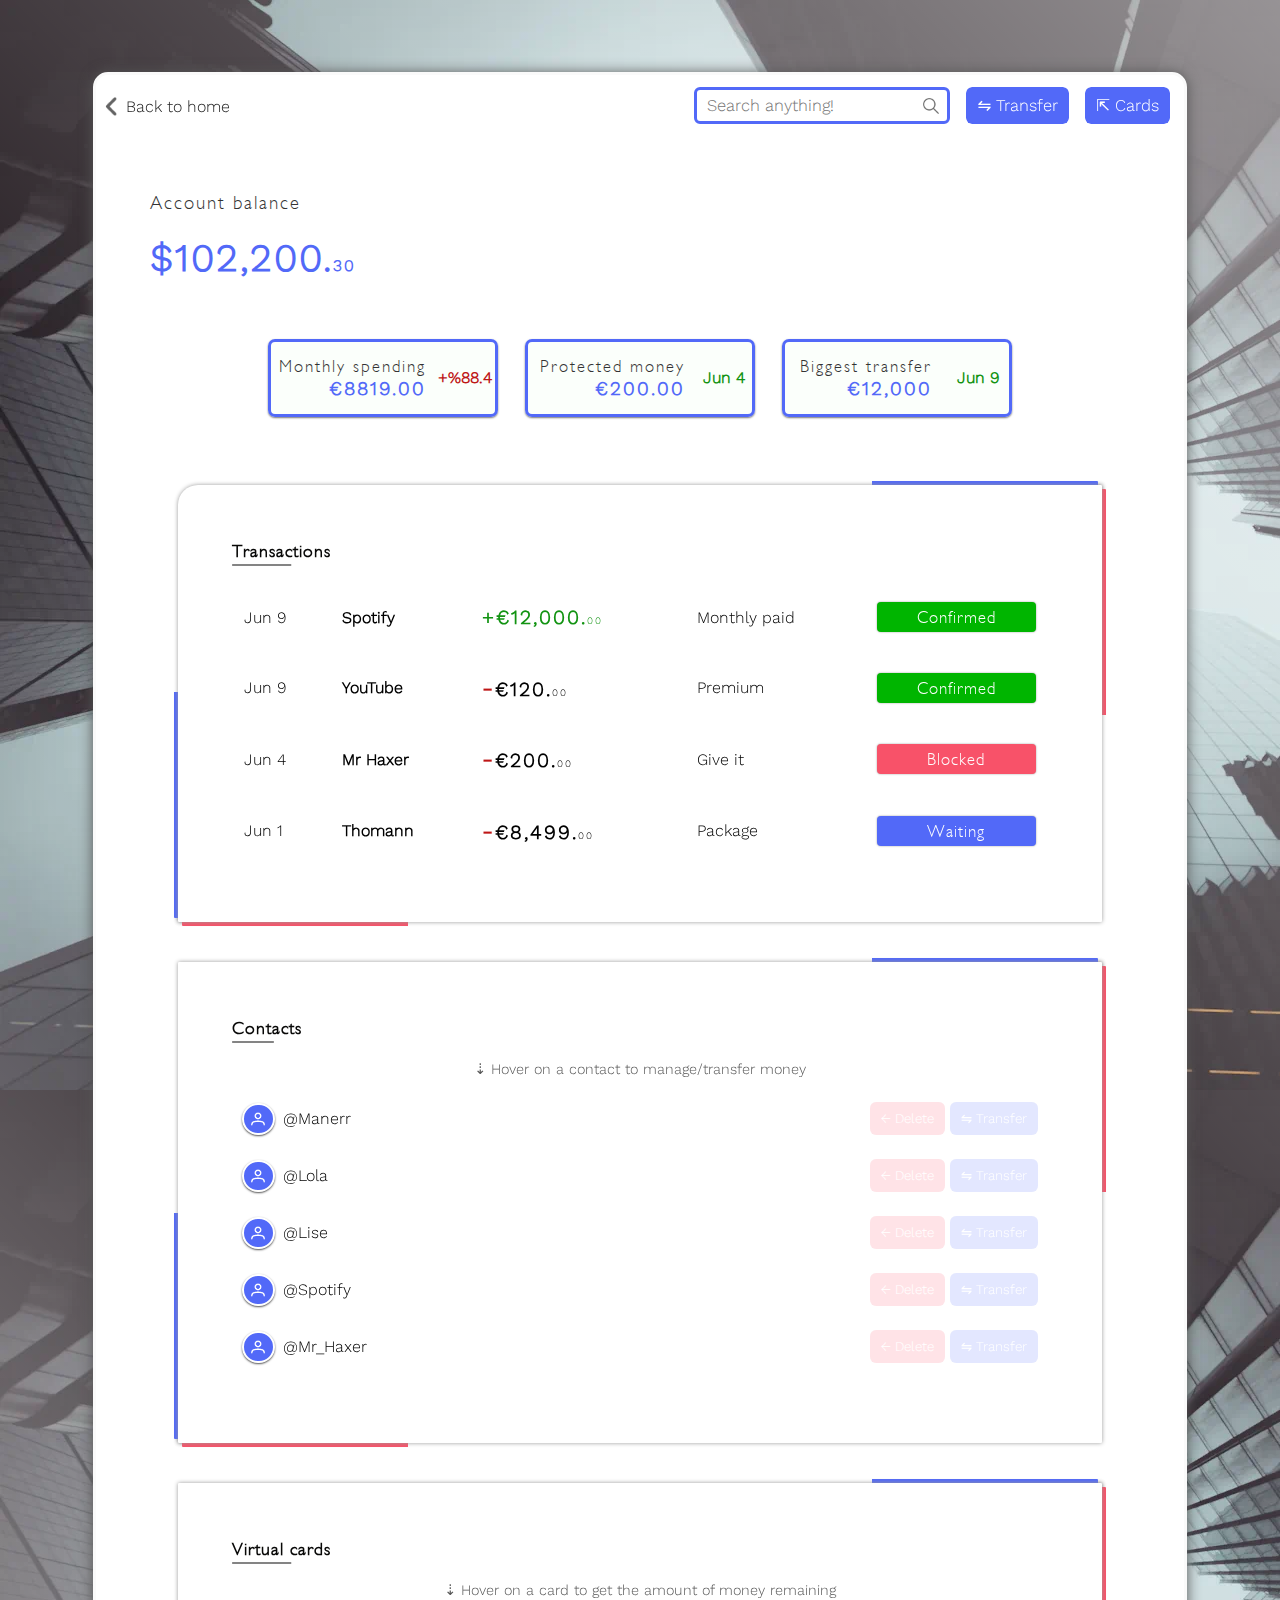
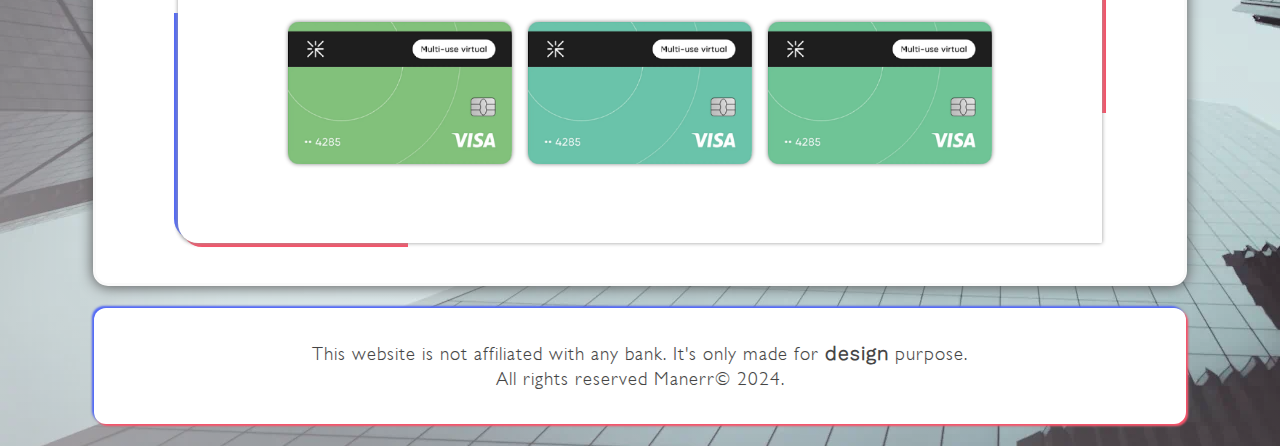
==== commit 0a92cc9a: "Working on the responsive part" ====
--- a/index.html
+++ b/index.html
@@ -6,6 +6,7 @@
 	<title>Bankamaticks - Your online portal</title>
 
 	<link rel="stylesheet" type="text/css" href="style.css">
+	<link rel="stylesheet" type="text/css" href="responsive_style.css">
 
 	<meta name="author" value="Manerr"/>
 	<meta name="description" content="BankaMaticks is an online banking design template, that's both accessible and simple. Feel free to clone/use it with credits."/>
@@ -37,7 +38,7 @@
 		<header>
 
 			<div id="header-link">
-				<a href="javascfipt:void(0)"><span class="icon" id="getback"><img src="icons/backward.webp" alt="arrow icon" /></span> Back to home</a>
+				<a href="javascfipt:void(0)"><span class="icon" id="getback"><img src="icons/backward.webp" alt="arrow icon" /></span> <span class="text">Back to home</span></a>
 			</div>
 
 
@@ -49,12 +50,12 @@
 				</div>
 				<div id="transfer-box" class="button-box">
 					<button id="tranfer-box-button">
-						⇋ Transfer
+						<span class="text">⇋</span> Transfer
 					</button>
 				</div>
 				<div id="cardbutton-box" class="button-box">
 					<button id="cardbutton-box-button">
-						⇱ Cards
+						<span class="text">⇱</span> Cards
 					</button>
 				</div>
 			</nav>
--- a/responsive_style.css
+++ b/responsive_style.css
@@ -0,0 +1,31 @@
+@media all and (max-width:420px) {
+
+	#main-data nav{
+		flex-direction: column;
+	}
+
+	#main-data .info-box{
+		height: 46px;
+	}
+
+	header .text{
+		display: none;
+	}
+
+	header nav{
+/*		height: 40px;*/
+		display: flex;
+		flex-wrap: wrap;
+	}
+
+	#search-box input{
+		width: 100px;
+	}
+
+	#search-box{
+		width: 100%;
+	}
+
+
+
+}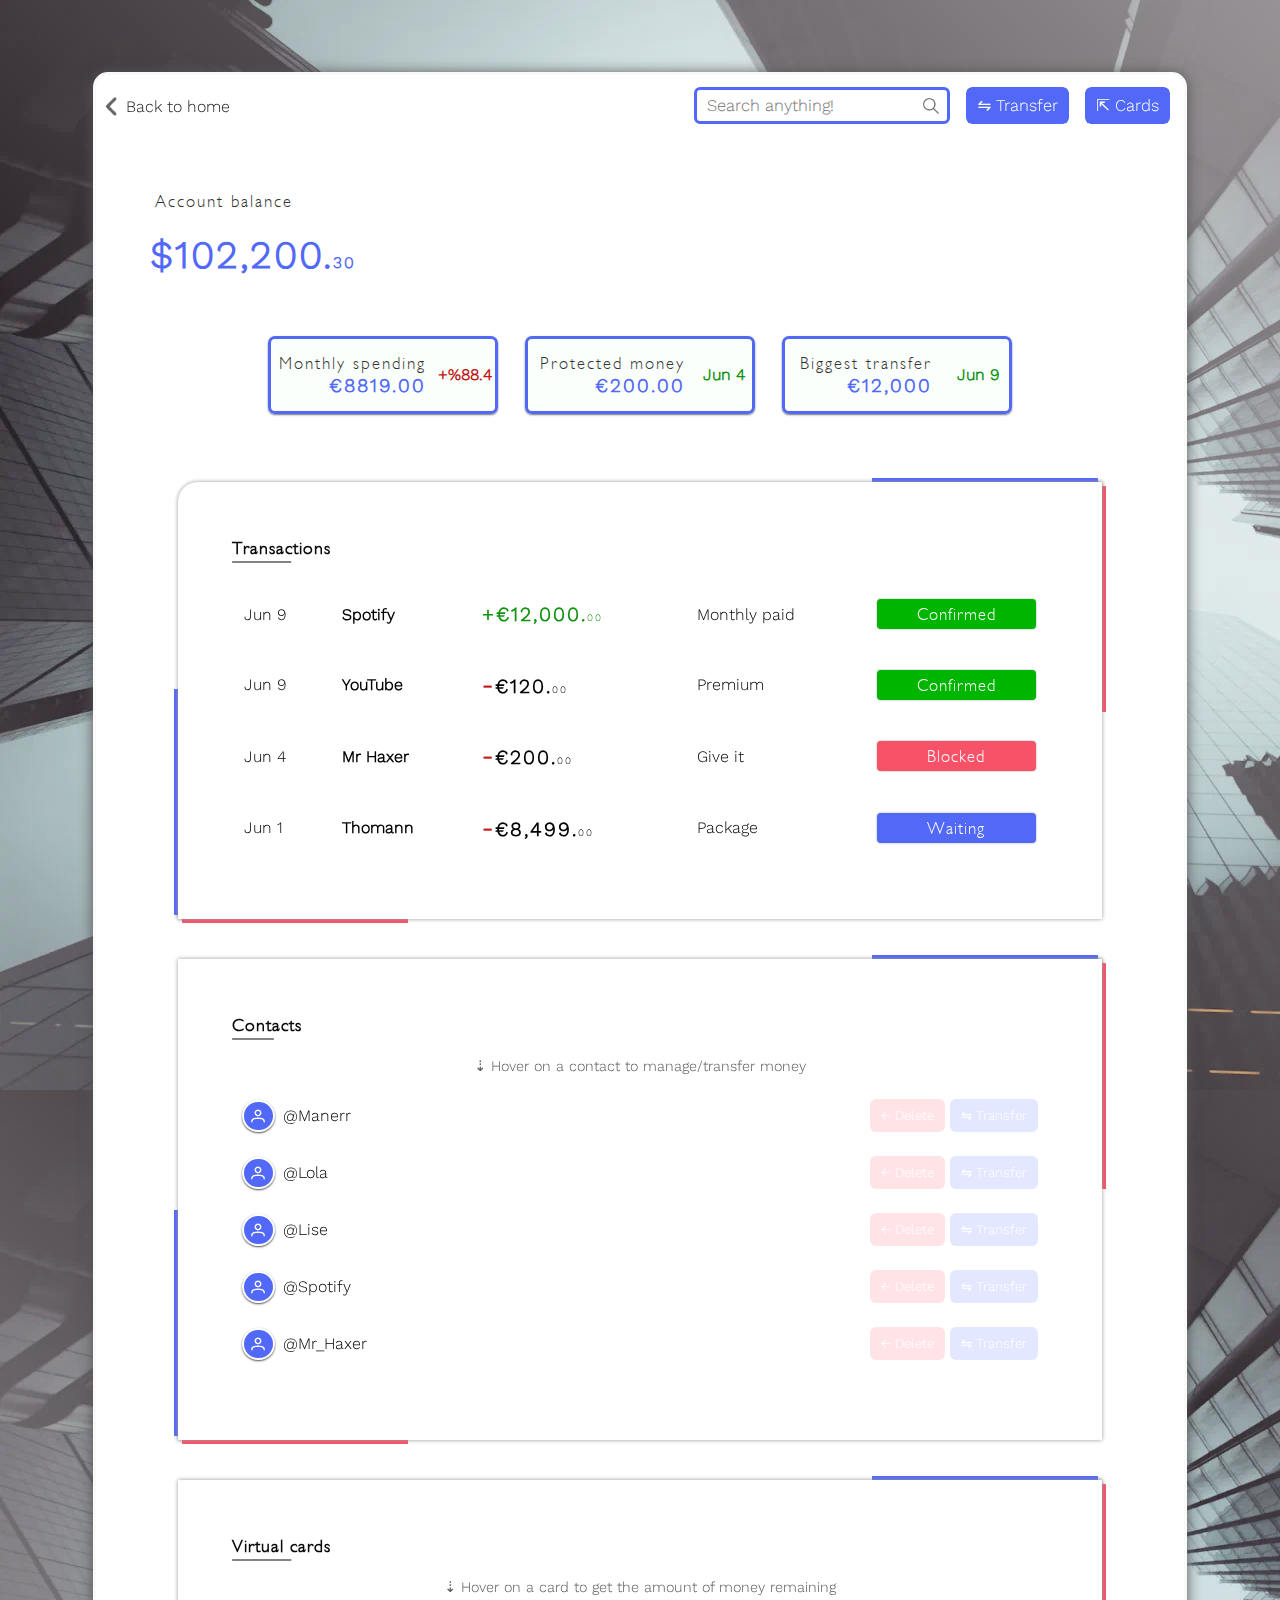
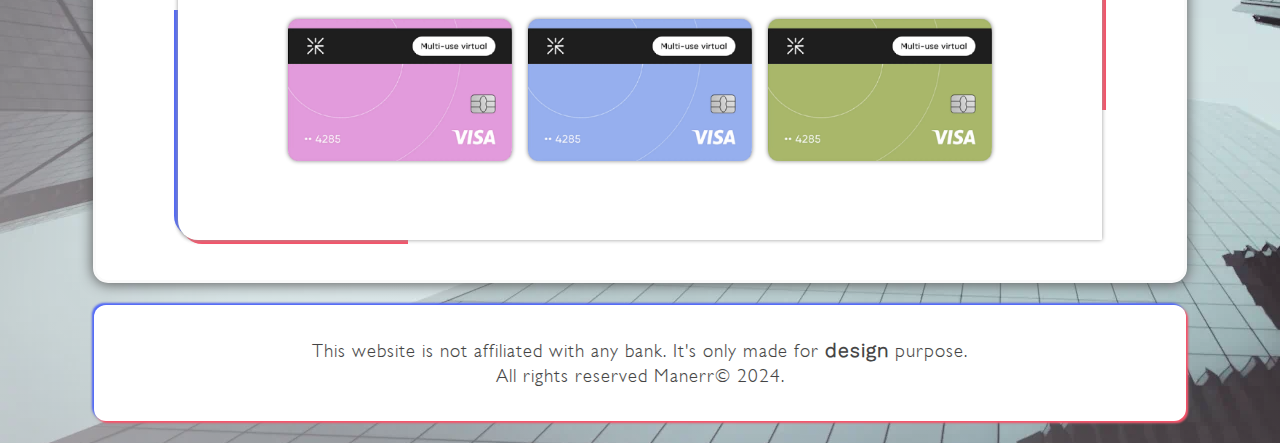
==== commit 7524784c: "Working on the responsive UI changes" ====
--- a/index.html
+++ b/index.html
@@ -63,8 +63,10 @@
 
 	<section id="main-data" >
 		
-		<h2 class="account-title">Account balance</h2>
-		<h1 class="account-amount"><span id="account-currency">$</span>102,200.<span id="account-cents">30</span></h1>
+		<div id="true-title">
+			<h2 class="account-title">Account balance</h2>
+			<h1 class="account-amount"><span id="account-currency">$</span>102,200.<span id="account-cents">30</span></h1>
+		</div>
 
 		<nav id="main-info">
 			
@@ -77,7 +79,7 @@
 					+%88.4
 				</p>
 			</div>
-			<div class="info-box">
+			<div class="info-box" id="info-protected-money">
 				<div class="info-content">
 					<h2 class="account-title">Protected money</h2>
 					<h1 class="account-amount info-amount">€200.00</h1>
--- a/style.css
+++ b/style.css
@@ -232,6 +232,11 @@
 	font-family: "novasans";
 	font-size: 1.2rem;
 	margin-bottom: 20px;
+}
+
+
+#true-title .account-title{	
+	padding-bottom: 20px;
 }
 
 
@@ -490,6 +495,7 @@
 	overflow: hidden;
 	display: flex;flex-direction: row;justify-content: center;align-items: center;
 	border-radius: 50%;
+	min-width: 1.8rem;min-height: 1.8rem;
 	width: 1.8rem;height: 1.8rem;
 	border: 2px solid white;
 	box-shadow: 0px 1px 2px #555;
--- a/responsive_style.css
+++ b/responsive_style.css
@@ -1,8 +1,76 @@
-@media all and (max-width:420px) {
+@media all and (max-width:620px){
+	header nav{
+/*		height: 40px;*/
+		display: flex;
+		flex-wrap: wrap;
+		justify-content: center;
+	}
+
+	header  .button-box{
+/*		width: 40%;*/
+		flex: 1;
+	}
+
+	header .button-box button{
+		width: 100%;
+	}
+
+	#search-box input{
+
+		flex: 1;
+	}
+
+	#search-box{
+
+		width: 100%;
+	}
+
+	.text{
+		display: none;
+	}
+
+
+	body main#app{
+		width: 93%;
+	}
+
+	table .tr-state{
+		overflow: hidden;
+		display: block;
+		width: 1vw;
+/*		background-color: blue;*/
+	}
+
+
+} 
+
+
+
+
+
+@media all and (max-width:520px) {
 
 	#main-data nav{
 		flex-direction: column;
 	}
+
+}
+
+
+
+
+
+@media all and (min-width:520px) and  (max-width:900px) {
+
+
+
+	#main-data{
+		padding-left: 4px;
+		padding-right: 4px;
+		margin: auto 0;
+		width: 97%;
+	}
+
 
 	#main-data .info-box{
 		height: 46px;
@@ -16,16 +84,55 @@
 /*		height: 40px;*/
 		display: flex;
 		flex-wrap: wrap;
+		justify-content: center;
+	}
+
+	header  .button-box{
+/*		width: 40%;*/
+		flex: 1;
+	}
+
+	header .button-box button{
+		width: 100%;
 	}
 
 	#search-box input{
-		width: 100px;
+
+		flex: 1;
 	}
 
 	#search-box{
+
 		width: 100%;
 	}
 
+	main{
+		display: flex;
+		align-items: center;
+		justify-content: center;
+	}
+
+	#true-title{
+		margin: auto;
+		width: fit-content;
+	}
+
+	#true-title *{
+		width: auto;
+		width: fit-content;
+	}
 
 
+	.info-box#info-protected-money{
+		display: none;
+	}
+
+
+}
+
+
+@media all and (max-width:620px){
+	.info-box *{
+		font-size: 88%;
+	}
 }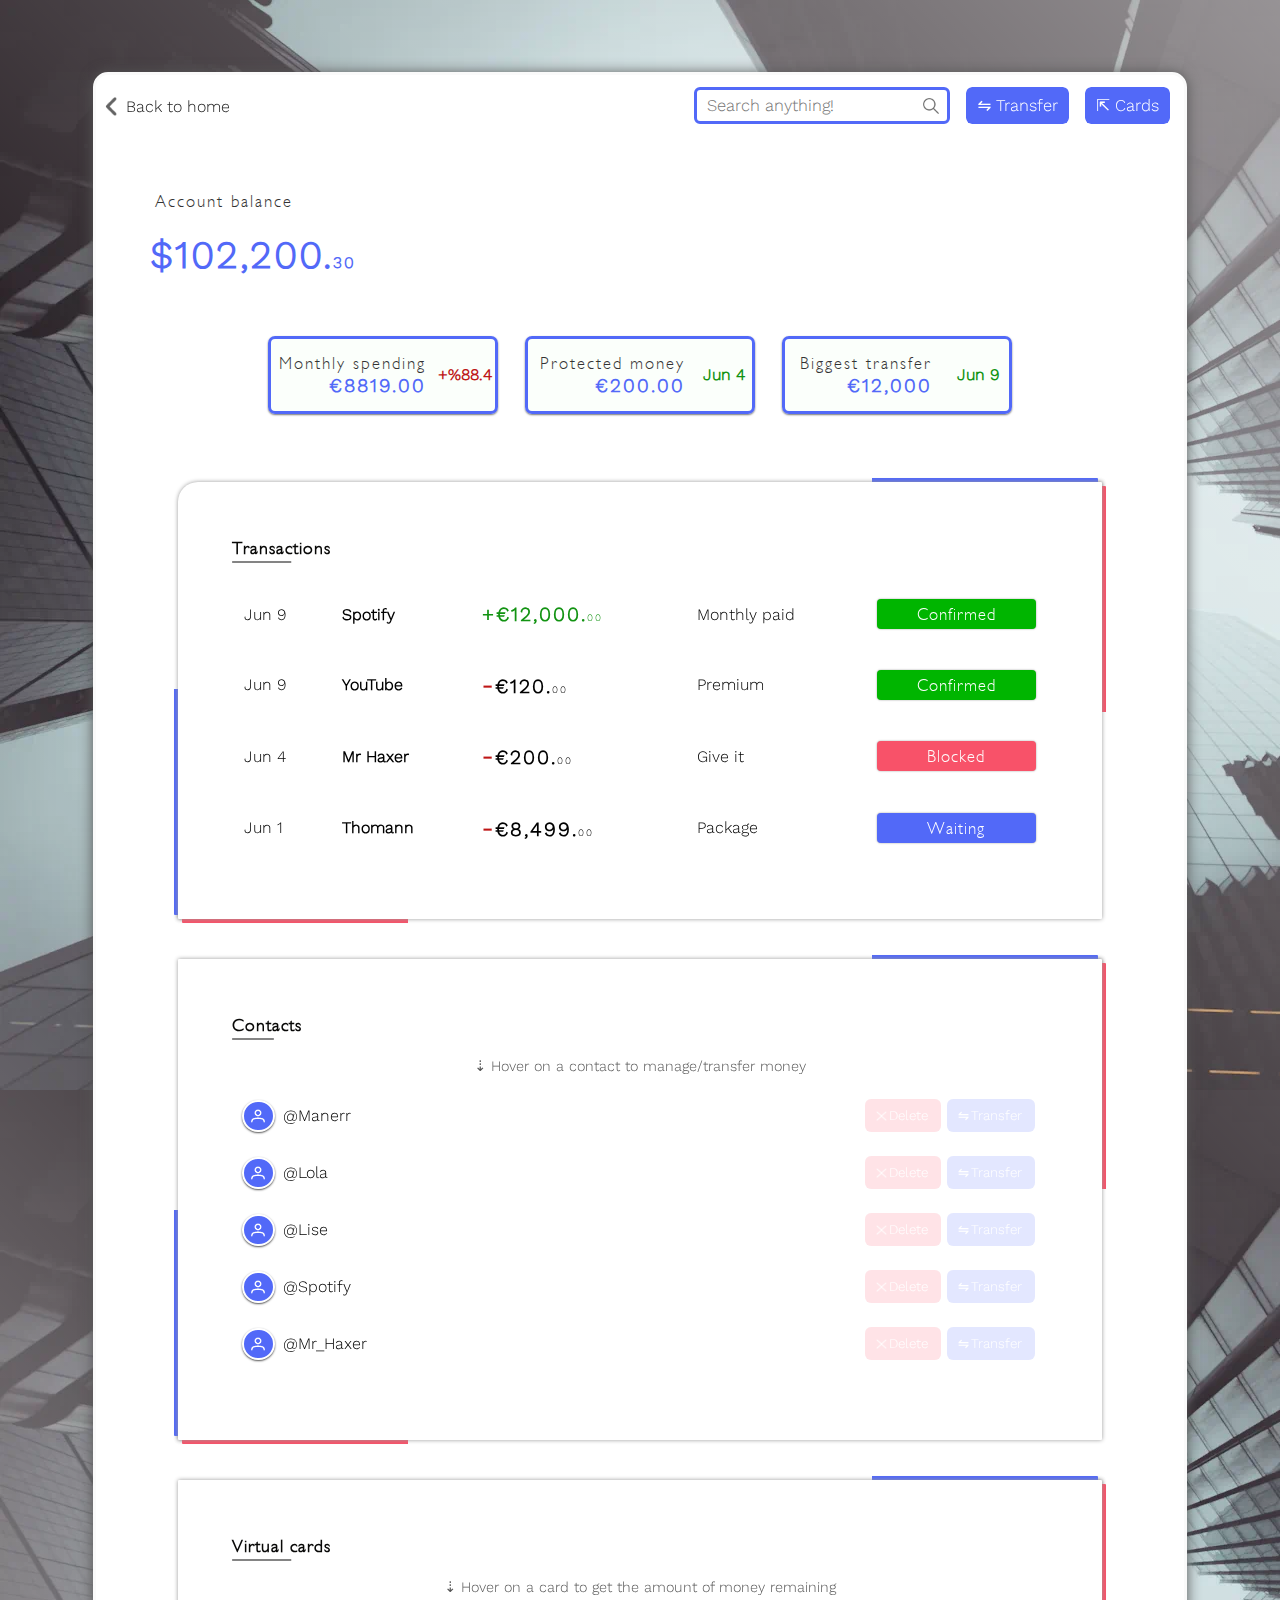
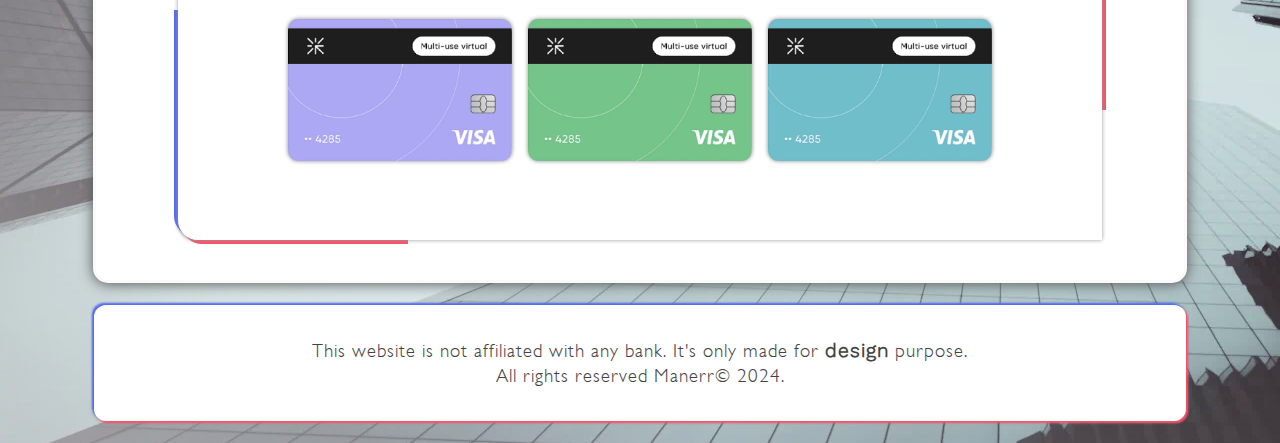
==== commit b316fc7a: "Responsive wip update" ====
--- a/index.html
+++ b/index.html
@@ -16,7 +16,7 @@
 	
 	<meta name="keywords" content="online banking,bank design,web template,bank website,css template,website template"/>
 
-	<link rel="icon" type="image/png" href="images/favicon.png"/>
+	<link rel="icon" type="image/png" href="favicon.png"/>
 
 	<meta name="twitter:title" content="BankaMaticks, online banking template in css"/>
 	<meta name="twitter:creator" content="@Manerr"/>
@@ -162,10 +162,10 @@
 				<nav> 
 					<div class="button-box">
 							<button class="delete-contact-button">
-								← Delete
-							</button>
-							<button class="transfer-contact-button">
-								⇋ Transfer
+								<img src="icons/delete.webp"/> <span class="text">Delete</span>
+							</button>
+							<button class="transfer-contact-button">
+								⇋ <span class="text">Transfer</span>
 							</button>
 					</div> 
 				</nav> 
@@ -177,10 +177,10 @@
 							<nav> 
 					<div class="button-box">
 							<button class="delete-contact-button">
-								← Delete
-							</button>
-							<button class="transfer-contact-button">
-								⇋ Transfer
+								<img src="icons/delete.webp"/> <span class="text">Delete</span>
+							</button>
+							<button class="transfer-contact-button">
+								⇋ <span class="text">Transfer</span>
 							</button>
 					</div> 
 				</nav> 
@@ -191,10 +191,10 @@
 							<nav> 
 					<div class="button-box">
 							<button class="delete-contact-button">
-								← Delete
-							</button>
-							<button class="transfer-contact-button">
-								⇋ Transfer
+								<img src="icons/delete.webp"/> <span class="text">Delete</span>
+							</button>
+							<button class="transfer-contact-button">
+								⇋ <span class="text">Transfer</span>
 							</button>
 					</div> 
 				</nav> 
@@ -205,10 +205,10 @@
 							<nav> 
 					<div class="button-box">
 							<button class="delete-contact-button">
-								← Delete
-							</button>
-							<button class="transfer-contact-button">
-								⇋ Transfer
+								<img src="icons/delete.webp"/> <span class="text">Delete</span>
+							</button>
+							<button class="transfer-contact-button">
+								⇋ <span class="text">Transfer</span>
 							</button>
 					</div> 
 				</nav> 
@@ -219,10 +219,10 @@
 							<nav> 
 					<div class="button-box">
 							<button class="delete-contact-button">
-								← Delete
-							</button>
-							<button class="transfer-contact-button">
-								⇋ Transfer
+								<img src="icons/delete.webp"/> <span class="text">Delete</span>
+							</button>
+							<button class="transfer-contact-button">
+								⇋ <span class="text">Transfer</span>
 							</button>
 					</div> 
 				</nav> 
--- a/style.css
+++ b/style.css
@@ -539,6 +539,24 @@
 	background-color: #f85269;
 }
 
+.contact nav div{
+	display: flex;justify-content: center;
+}
+
+.contact nav button {
+	margin: 3px;
+	display: flex;align-items: center;flex-direction: row;justify-content: center;
+}
+
+
+.contact nav button img{
+	height: .68rem;width: .68rem;
+	vertical-align: middle;
+}
+
+.contact button span{
+	margin: 0px 2px;
+}
 
 
 
--- a/responsive_style.css
+++ b/responsive_style.css
@@ -25,7 +25,7 @@
 		width: 100%;
 	}
 
-	.text{
+	header .text{
 		display: none;
 	}
 
@@ -48,21 +48,29 @@
 
 
 
-@media all and (max-width:520px) {
+@media all and (max-width:580px) {
 
 	#main-data nav{
 		flex-direction: column;
 	}
 
-}
-
-
-
-
-
-@media all and (min-width:520px) and  (max-width:900px) {
-
-
+	#main-data .info-box{
+		height: unset;
+	}
+
+
+
+}
+
+
+
+
+
+@media all and (min-width:580px) and  (max-width:900px) {
+
+	#app{
+		width: 92%;
+	}
 
 	#main-data{
 		padding-left: 4px;
@@ -112,6 +120,85 @@
 		justify-content: center;
 	}
 
+	
+
+
+	.info-box#info-protected-money{
+		display: none;
+	}
+
+
+}
+
+
+@media all and (max-width:620px){
+	.info-box *{
+		font-size: 88%;
+	}
+
+	#contacts-list nav button{
+		padding: 8px 5px;
+	}
+
+	.contact p{
+		font-size: .95rem;
+	}
+
+
+
+}
+
+
+@media all and (max-width:450px){
+	.contact button .text{
+		display: none;
+	}
+
+	.contact button{
+		width: 2rem;
+		height: 2rem;
+		border-radius: 50%;
+	}
+}
+
+
+
+
+@media all and (max-width:900px){
+
+	#transactions-list tr:hover{
+		box-shadow: unset;
+	}
+
+	#transactions-list td{
+		padding-right: 2px;
+	}
+
+
+	#transactions-list td:last-child{
+		padding-right: 0px;
+	}
+
+	td.tr-state{
+		padding-right: 0;
+	}
+	
+	td.tr-state p{
+		padding: 2px;
+	}
+
+	#transactions-list tr{
+		font-size: .95rem;
+	}
+
+	.data-page{
+		width: 83%;
+	}
+
+	section.data-page{
+		padding: 3%;
+	}
+
 	#true-title{
 		margin: auto;
 		width: fit-content;
@@ -123,16 +210,15 @@
 	}
 
 
-	.info-box#info-protected-money{
-		display: none;
-	}
-
-
-}
-
-
-@media all and (max-width:620px){
-	.info-box *{
-		font-size: 88%;
-	}
+	footer{
+		padding: 8px 4px;
+		width: 94%;
+	}
+
+	footer p{
+		font-size: 1.12rem;
+		margin:4px 1px;
+	}
+
+
 }